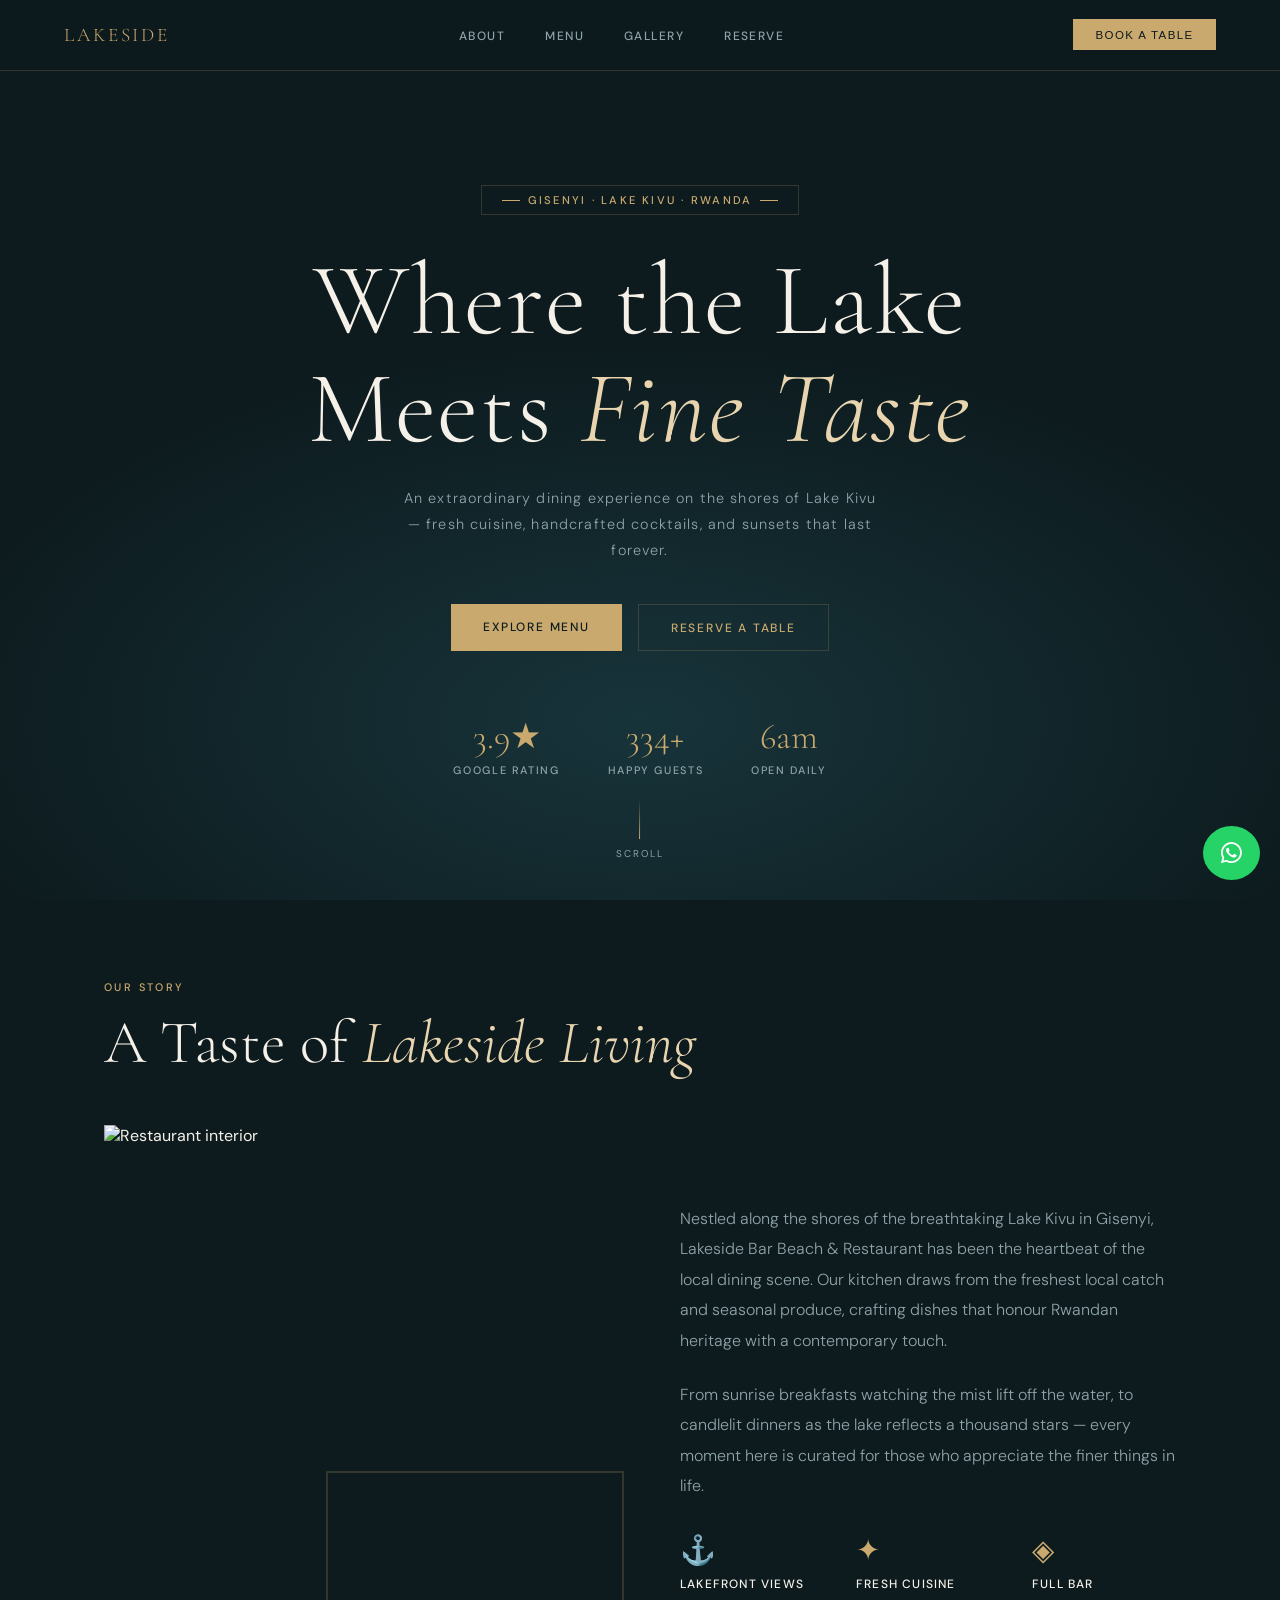
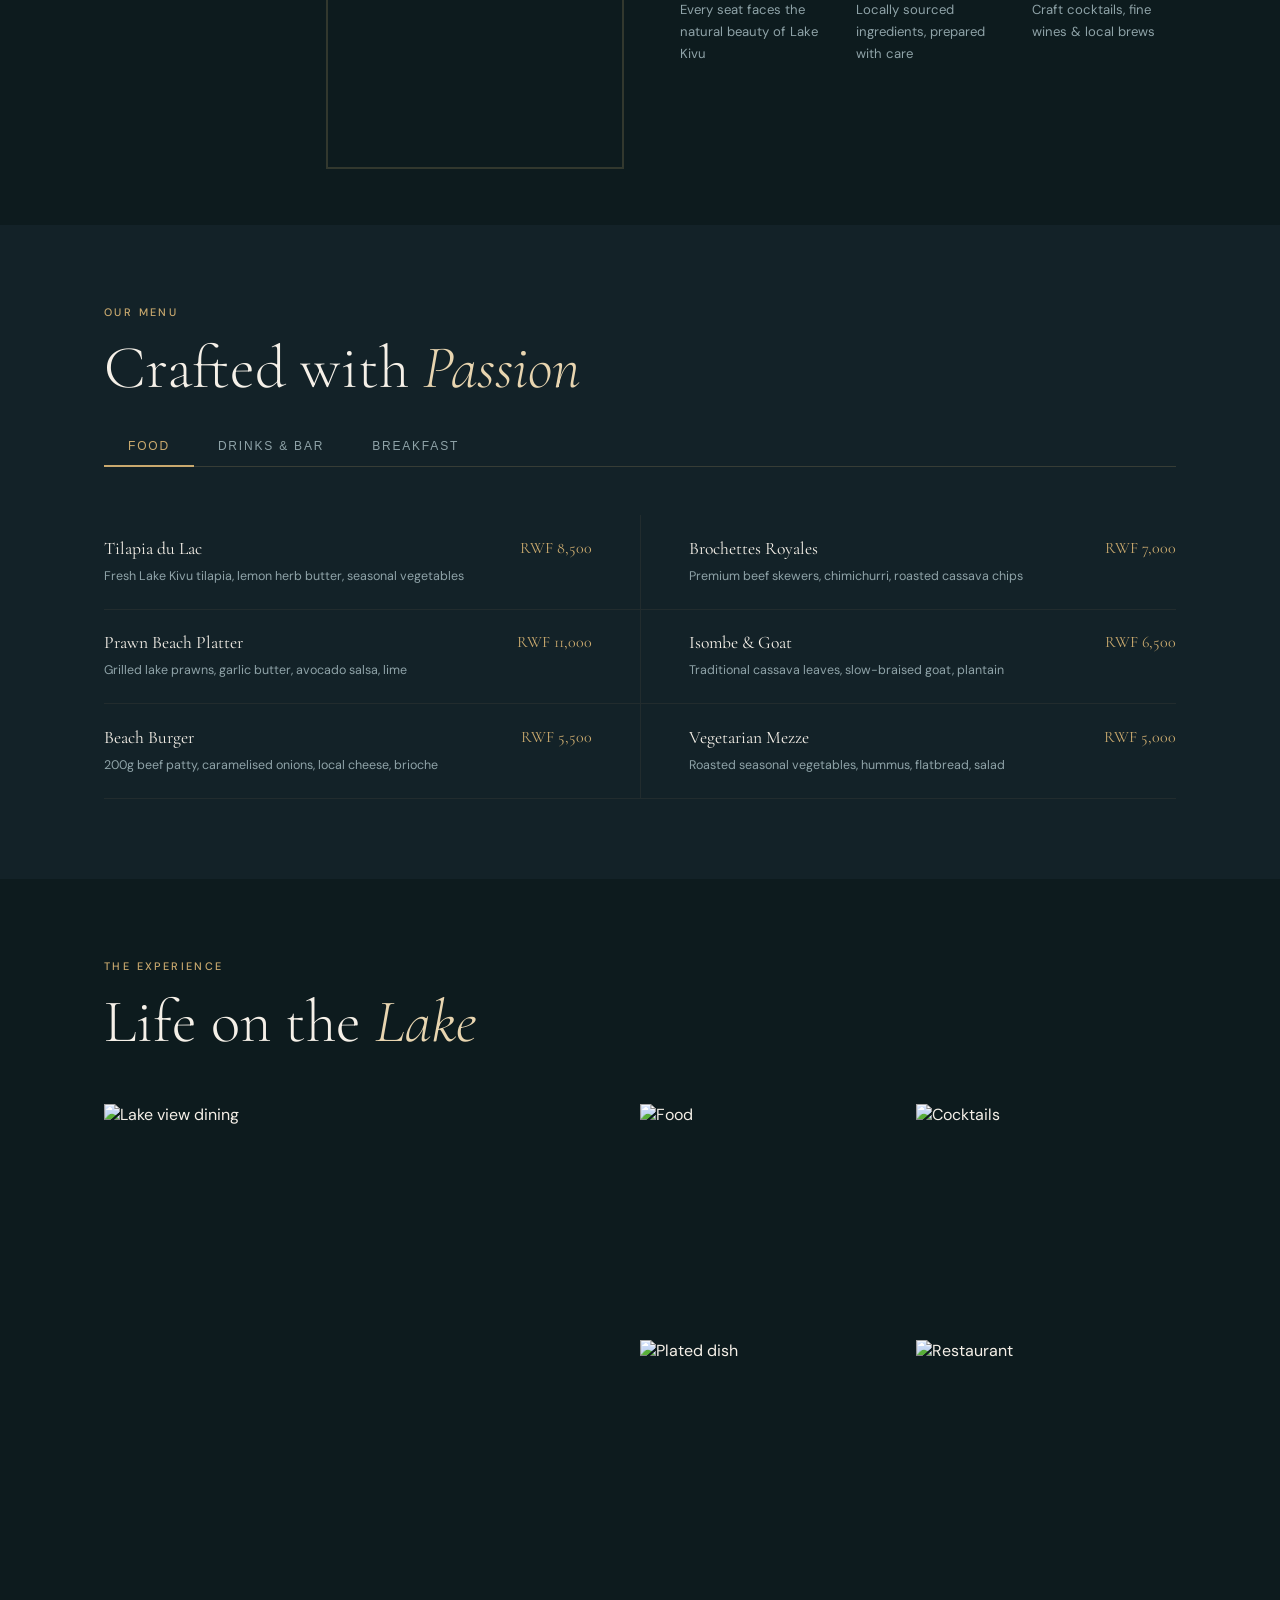
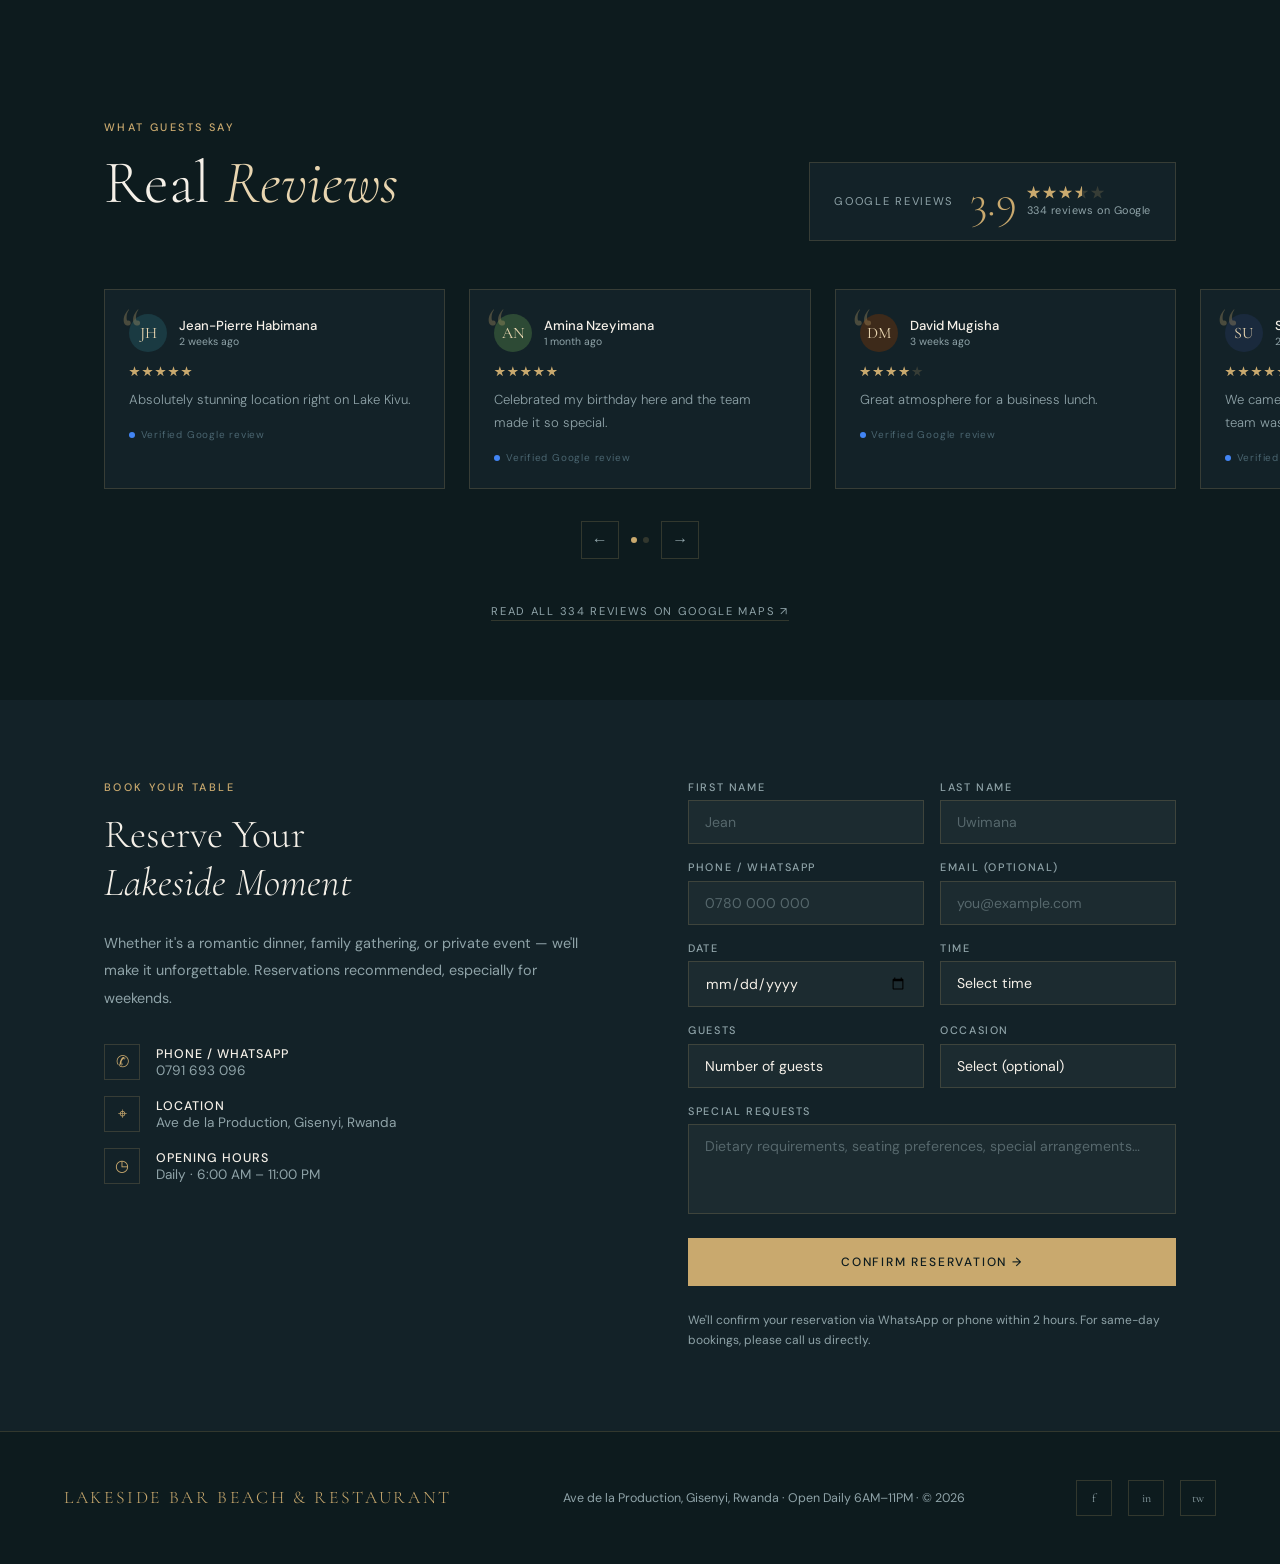
==== index.html @ 4886431b "Initial deploy" ====
﻿<!DOCTYPE html>
<html lang="en">
<head>
<meta charset="UTF-8" />
<meta name="viewport" content="width=device-width, initial-scale=1.0"/>
<title>Lakeside Bar Beach & Restaurant</title>
<link href="https://fonts.googleapis.com/css2?family=Cormorant+Garamond:ital,wght@0,300;0,400;0,600;1,300;1,400&family=DM+Sans:wght@300;400;500&family=Bebas+Neue&display=swap" rel="stylesheet"/>
<link rel="stylesheet" href="https://cdnjs.cloudflare.com/ajax/libs/font-awesome/6.4.0/css/all.min.css"/>
<link rel="stylesheet" href="css/style.css"/>
</head>
<body>
<!-- NAV -->
<nav>
  <div class="nav-logo">Lakeside</div>
  <ul class="nav-links">
    <li><a href="#about">About</a></li>
    <li><a href="#menu">Menu</a></li>
    <li><a href="#gallery">Gallery</a></li>
    <li><a href="#reserve">Reserve</a></li>
  </ul>
  <button class="nav-cta" onclick="document.getElementById('reserve').scrollIntoView({behavior:'smooth'})">Book a Table</button>
</nav>

<!-- HERO -->
<div class="hero" id="home">
  <div class="hero-bg"></div>
  <div class="hero-badge">Gisenyi · Lake Kivu · Rwanda</div>
  <h1 class="hero-title">Where the Lake<br>Meets <em>Fine Taste</em></h1>
  <p class="hero-sub">An extraordinary dining experience on the shores of Lake Kivu — fresh cuisine, handcrafted cocktails, and sunsets that last forever.</p>
  <div class="hero-actions">
    <a href="#menu" class="btn-primary">Explore Menu</a>
    <a href="#reserve" class="btn-outline">Reserve a Table</a>
  </div>
  <div class="hero-stats">
    <div class="stat">
      <span class="stat-num">3.9★</span>
      <span class="stat-label">Google Rating</span>
    </div>
    <div class="stat">
      <span class="stat-num">334+</span>
      <span class="stat-label">Happy Guests</span>
    </div>
    <div class="stat">
      <span class="stat-num">6am</span>
      <span class="stat-label">Open Daily</span>
    </div>
  </div>
  <div class="scroll-hint">
    <div class="scroll-line"></div>
    <span class="scroll-text">Scroll</span>
  </div>
</div>

<!-- ABOUT -->
<section id="about">
  <div class="reveal">
    <div class="section-label">Our Story</div>
    <h2 class="section-title">A Taste of <em>Lakeside Living</em></h2>
  </div>
  <div class="about-grid reveal">
    <div class="about-img-wrap">
      <img class="about-img" src="https://images.unsplash.com/photo-1414235077428-338989a2e8c0?w=800&q=80" alt="Restaurant interior" />
      <div class="about-img-accent"></div>
    </div>
    <div>
      <p class="about-body">
        Nestled along the shores of the breathtaking Lake Kivu in Gisenyi, Lakeside Bar Beach & Restaurant has been the heartbeat of the local dining scene. Our kitchen draws from the freshest local catch and seasonal produce, crafting dishes that honour Rwandan heritage with a contemporary touch.
      </p>
      <p class="about-body">
        From sunrise breakfasts watching the mist lift off the water, to candlelit dinners as the lake reflects a thousand stars — every moment here is curated for those who appreciate the finer things in life.
      </p>
      <div class="features-row">
        <div class="feature">
          <span class="feature-icon">⚓</span>
          <div class="feature-title">Lakefront Views</div>
          <div class="feature-body">Every seat faces the natural beauty of Lake Kivu</div>
        </div>
        <div class="feature">
          <span class="feature-icon">✦</span>
          <div class="feature-title">Fresh Cuisine</div>
          <div class="feature-body">Locally sourced ingredients, prepared with care</div>
        </div>
        <div class="feature">
          <span class="feature-icon">◈</span>
          <div class="feature-title">Full Bar</div>
          <div class="feature-body">Craft cocktails, fine wines & local brews</div>
        </div>
      </div>
    </div>
  </div>
</section>

<!-- MENU -->
<div class="menu-section" id="menu">
  <div class="menu-inner">
    <div class="reveal">
      <div class="section-label">Our Menu</div>
      <h2 class="section-title">Crafted with <em>Passion</em></h2>
    </div>
    <div class="menu-tabs reveal">
      <button class="menu-tab active" onclick="switchTab('food', this)">Food</button>
      <button class="menu-tab" onclick="switchTab('drinks', this)">Drinks & Bar</button>
      <button class="menu-tab" onclick="switchTab('breakfast', this)">Breakfast</button>
    </div>

    <div id="tab-food" class="menu-panel active menu-grid reveal">
      <div class="menu-item">
        <div><span class="menu-name">Tilapia du Lac</span><span class="menu-desc">Fresh Lake Kivu tilapia, lemon herb butter, seasonal vegetables</span></div>
        <span class="menu-price">RWF 8,500</span>
      </div>
      <div class="menu-item">
        <div><span class="menu-name">Brochettes Royales</span><span class="menu-desc">Premium beef skewers, chimichurri, roasted cassava chips</span></div>
        <span class="menu-price">RWF 7,000</span>
      </div>
      <div class="menu-item">
        <div><span class="menu-name">Prawn Beach Platter</span><span class="menu-desc">Grilled lake prawns, garlic butter, avocado salsa, lime</span></div>
        <span class="menu-price">RWF 11,000</span>
      </div>
      <div class="menu-item">
        <div><span class="menu-name">Isombe & Goat</span><span class="menu-desc">Traditional cassava leaves, slow-braised goat, plantain</span></div>
        <span class="menu-price">RWF 6,500</span>
      </div>
      <div class="menu-item">
        <div><span class="menu-name">Beach Burger</span><span class="menu-desc">200g beef patty, caramelised onions, local cheese, brioche</span></div>
        <span class="menu-price">RWF 5,500</span>
      </div>
      <div class="menu-item">
        <div><span class="menu-name">Vegetarian Mezze</span><span class="menu-desc">Roasted seasonal vegetables, hummus, flatbread, salad</span></div>
        <span class="menu-price">RWF 5,000</span>
      </div>
    </div>

    <div id="tab-drinks" class="menu-panel menu-grid reveal">
      <div class="menu-item">
        <div><span class="menu-name">Lake Kivu Sunset</span><span class="menu-desc">Passion fruit, rum, ginger beer, fresh mint, chilli rim</span></div>
        <span class="menu-price">RWF 4,500</span>
      </div>
      <div class="menu-item">
        <div><span class="menu-name">Amarula Lakeside</span><span class="menu-desc">Amarula, espresso, cream, dark chocolate shavings</span></div>
        <span class="menu-price">RWF 4,000</span>
      </div>
      <div class="menu-item">
        <div><span class="menu-name">Primus Draught</span><span class="menu-desc">Rwanda's finest lager, ice cold, served in a frosted glass</span></div>
        <span class="menu-price">RWF 1,500</span>
      </div>
      <div class="menu-item">
        <div><span class="menu-name">House Red / White</span><span class="menu-desc">Curated South African & French selection, glass pour</span></div>
        <span class="menu-price">RWF 3,500</span>
      </div>
      <div class="menu-item">
        <div><span class="menu-name">Fresh Mango Crush</span><span class="menu-desc">Blended mango, lime, honey, sparkling water, mint</span></div>
        <span class="menu-price">RWF 2,500</span>
      </div>
      <div class="menu-item">
        <div><span class="menu-name">Rwandan Coffee</span><span class="menu-desc">Single origin, specialty roast — flat white, latte or filter</span></div>
        <span class="menu-price">RWF 2,000</span>
      </div>
    </div>

    <div id="tab-breakfast" class="menu-panel menu-grid reveal">
      <div class="menu-item">
        <div><span class="menu-name">Full Beach Breakfast</span><span class="menu-desc">Eggs your way, bacon, toast, fruit, fresh juice, coffee</span></div>
        <span class="menu-price">RWF 7,500</span>
      </div>
      <div class="menu-item">
        <div><span class="menu-name">Avocado Toast</span><span class="menu-desc">Sourdough, smashed avocado, poached egg, chilli flakes</span></div>
        <span class="menu-price">RWF 4,500</span>
      </div>
      <div class="menu-item">
        <div><span class="menu-name">Tropical Fruit Bowl</span><span class="menu-desc">Seasonal Rwandan fruits, yoghurt, granola, honey drizzle</span></div>
        <span class="menu-price">RWF 3,500</span>
      </div>
      <div class="menu-item">
        <div><span class="menu-name">Omelette du Lac</span><span class="menu-desc">Three-egg omelette, smoked tilapia, herbs, grilled tomato</span></div>
        <span class="menu-price">RWF 5,000</span>
      </div>
    </div>
  </div>
</div>

<!-- GALLERY -->
<section id="gallery">
  <div class="reveal">
    <div class="section-label">The Experience</div>
    <h2 class="section-title">Life on the <em>Lake</em></h2>
  </div>
  <div class="gallery-grid reveal">
    <div class="gallery-item">
      <img src="https://images.unsplash.com/photo-1551632436-cbf8dd35adfa?w=800&q=80" alt="Lake view dining"/>
    </div>
    <div class="gallery-item">
      <img src="https://images.unsplash.com/photo-1504674900247-0877df9cc836?w=600&q=80" alt="Food"/>
    </div>
    <div class="gallery-item">
      <img src="https://images.unsplash.com/photo-1470337458703-46ad1756a187?w=600&q=80" alt="Cocktails"/>
    </div>
    <div class="gallery-item">
      <img src="https://images.unsplash.com/photo-1600891964092-4316c288032e?w=600&q=80" alt="Plated dish"/>
    </div>
    <div class="gallery-item">
      <img src="https://images.unsplash.com/photo-1414235077428-338989a2e8c0?w=600&q=80" alt="Restaurant"/>
    </div>
  </div>
</section>

<!-- GOOGLE REVIEWS -->
<div class="reviews-section">
  <div class="reviews-inner">
    <div class="reviews-header reveal">
      <div>
        <div class="section-label">What Guests Say</div>
        <h2 class="section-title">Real <em>Reviews</em></h2>
      </div>
      <div class="reviews-google-badge">
        <div class="reviews-google-logo">Google Reviews</div>
        <div class="reviews-overall">
          <span class="reviews-big-score">3.9</span>
          <div class="reviews-stars-row">
            <div class="stars-icons">
              <div class="star"></div>
              <div class="star"></div>
              <div class="star"></div>
              <div class="star half"></div>
              <div class="star empty"></div>
            </div>
            <span class="reviews-count-label">334 reviews on Google</span>
          </div>
        </div>
      </div>
    </div>

    <div class="reviews-track-wrap reveal">
      <div class="reviews-track" id="reviewsTrack">
        <!-- Cards injected by JS -->
      </div>
    </div>

    <div class="reviews-nav">
      <button class="reviews-nav-btn" id="revPrev" onclick="slideReviews(-1)">&#8592;</button>
      <div class="reviews-dots" id="reviewsDots"></div>
      <button class="reviews-nav-btn" id="revNext" onclick="slideReviews(1)">&#8594;</button>
    </div>

    <div class="reviews-cta">
      <a href="https://www.google.com/maps/place/Lakeside+Bar+Beach+%26+Restaurant" target="_blank" rel="noopener">
        Read all 334 reviews on Google Maps ↗
      </a>
    </div>
  </div>
</div>

<!-- RESERVATION -->
<div class="reservation-section" id="reserve">
  <div class="reservation-inner">
    <div class="reveal">
      <div class="section-label">Book Your Table</div>
      <h2 class="res-info-title">Reserve Your<br><em>Lakeside Moment</em></h2>
      <p class="res-info-body">Whether it's a romantic dinner, family gathering, or private event — we'll make it unforgettable. Reservations recommended, especially for weekends.</p>
      <div class="contact-rows">
        <div class="contact-row">
          <div class="contact-icon">✆</div>
          <div class="contact-text">
            <strong>Phone / WhatsApp</strong>
            0791 693 096
          </div>
        </div>
        <div class="contact-row">
          <div class="contact-icon">⌖</div>
          <div class="contact-text">
            <strong>Location</strong>
            Ave de la Production, Gisenyi, Rwanda
          </div>
        </div>
        <div class="contact-row">
          <div class="contact-icon">◷</div>
          <div class="contact-text">
            <strong>Opening Hours</strong>
            Daily · 6:00 AM – 11:00 PM
          </div>
        </div>
      </div>
    </div>
    <div class="reveal">
      <form class="res-form" id="resForm" onsubmit="handleReserve(event)">
        <div class="form-row">
          <div class="form-group">
            <label class="form-label">First Name</label>
            <input type="text" placeholder="Jean" required/>
          </div>
          <div class="form-group">
            <label class="form-label">Last Name</label>
            <input type="text" placeholder="Uwimana" required/>
          </div>
        </div>
        <div class="form-row">
          <div class="form-group">
            <label class="form-label">Phone / WhatsApp</label>
            <input type="tel" placeholder="0780 000 000" required/>
          </div>
          <div class="form-group">
            <label class="form-label">Email (optional)</label>
            <input type="email" placeholder="you@example.com"/>
          </div>
        </div>
        <div class="form-row">
          <div class="form-group">
            <label class="form-label">Date</label>
            <input type="date" required/>
          </div>
          <div class="form-group">
            <label class="form-label">Time</label>
            <select required>
              <option value="">Select time</option>
              <option>07:00 AM – Breakfast</option>
              <option>12:00 PM – Lunch</option>
              <option>04:00 PM – Afternoon</option>
              <option>07:00 PM – Dinner</option>
            </select>
          </div>
        </div>
        <div class="form-row">
          <div class="form-group">
            <label class="form-label">Guests</label>
            <select required>
              <option value="">Number of guests</option>
              <option>1 guest</option>
              <option>2 guests</option>
              <option>3–4 guests</option>
              <option>5–6 guests</option>
              <option>7–10 guests</option>
              <option>10+ guests (event)</option>
            </select>
          </div>
          <div class="form-group">
            <label class="form-label">Occasion</label>
            <select>
              <option value="">Select (optional)</option>
              <option>Birthday</option>
              <option>Anniversary</option>
              <option>Business Lunch</option>
              <option>Private Event</option>
              <option>Just dining</option>
            </select>
          </div>
        </div>
        <div class="form-group full">
          <label class="form-label">Special Requests</label>
          <textarea placeholder="Dietary requirements, seating preferences, special arrangements…"></textarea>
        </div>
        <button type="submit" class="form-submit">Confirm Reservation →</button>
        <p class="form-note">We'll confirm your reservation via WhatsApp or phone within 2 hours. For same-day bookings, please call us directly.</p>
        <div class="success-msg" id="successMsg">
          ✓ Your reservation request has been received! We'll confirm via WhatsApp shortly. We look forward to welcoming you to Lakeside.
        </div>
      </form>
    </div>
  </div>
</div>

<!-- FOOTER -->
<footer>
  <div class="footer-logo">Lakeside Bar Beach & Restaurant</div>
  <div class="footer-text">Ave de la Production, Gisenyi, Rwanda · Open Daily 6AM–11PM · © 2026</div>
  <div class="footer-social">
    <a href="#" class="social-btn">f</a>
    <a href="#" class="social-btn">in</a>
    <a href="#" class="social-btn">tw</a>
  </div>
</footer>
<a href="https://wa.me/250788202475" class="wa-float" aria-label="Chat on WhatsApp">
  <i class="fab fa-whatsapp"></i>
</a>

<script src="https://cdn.jsdelivr.net/npm/@supabase/supabase-js@2"></script>
<script src="https://cdn.jsdelivr.net/npm/@emailjs/browser@4/dist/email.min.js"></script>
<script src="js/config.js"></script>
<script src="js/supabase-client.js"></script>
<script>
  if (window.LAKESIDE_CONFIG?.emailjs?.publicKey && typeof emailjs !== 'undefined') {
    emailjs.init(window.LAKESIDE_CONFIG.emailjs.publicKey);
  }
</script>
<script src="js/landing.js"></script>
<script src="js/reviews.js"></script>
<script src="js/booking.js"></script>
</body>
</html>
---- css/style.css ----
*, *::before, *::after { box-sizing: border-box; margin: 0; padding: 0; }

  :root {
    --gold: #C9A96E;
    --gold-light: #E8D5B0;
    --deep: #0D1B1E;
    --water: #1A3A42;
    --surface: #132228;
    --mist: rgba(201,169,110,0.12);
    --text: #F5F0E8;
    --text-muted: #8FA3A8;
    --text-dim: #4A6570;
    --border: rgba(201,169,110,0.2);
  }

  html { scroll-behavior: smooth; }

  body {
    font-family: 'DM Sans', sans-serif;
    background: var(--deep);
    color: var(--text);
    overflow-x: hidden;
  }

  /* NAV */
  nav {
    position: fixed; top: 0; left: 0; right: 0; z-index: 100;
    display: flex; align-items: center; justify-content: space-between;
    padding: 1.2rem 4rem;
    background: rgba(13,27,30,0.85);
    backdrop-filter: blur(12px);
    border-bottom: 1px solid var(--border);
  }
  .nav-logo {
    font-family: 'Cormorant Garamond', serif;
    font-size: 1.2rem;
    font-weight: 300;
    letter-spacing: 0.15em;
    color: var(--gold);
    text-transform: uppercase;
  }
  .nav-links { display: flex; gap: 2.5rem; list-style: none; }
  .nav-links a {
    font-size: 0.75rem;
    font-weight: 500;
    letter-spacing: 0.12em;
    text-transform: uppercase;
    color: var(--text-muted);
    text-decoration: none;
    transition: color 0.3s;
  }
  .nav-links a:hover { color: var(--gold); }
  .nav-cta {
    font-size: 0.72rem;
    font-weight: 500;
    letter-spacing: 0.12em;
    text-transform: uppercase;
    color: var(--deep);
    background: var(--gold);
    border: none;
    padding: 0.6rem 1.4rem;
    cursor: pointer;
    transition: opacity 0.3s;
  }
  .nav-cta:hover { opacity: 0.85; }

  /* HERO */
  .hero {
    min-height: 100vh;
    display: flex; flex-direction: column; align-items: center; justify-content: center;
    position: relative;
    overflow: hidden;
    text-align: center;
    padding: 8rem 2rem 4rem;
  }
  .hero-bg {
    position: absolute; inset: 0;
    background: 
      radial-gradient(ellipse 80% 60% at 50% 80%, rgba(26,58,66,0.8) 0%, transparent 70%),
      linear-gradient(180deg, rgba(13,27,30,0.3) 0%, rgba(13,27,30,0.7) 100%),
      url('https://images.unsplash.com/photo-1507525428034-b723cf961d3e?w=1600&q=80') center/cover no-repeat;
  }
  .hero-badge {
    position: relative;
    display: inline-flex; align-items: center; gap: 0.5rem;
    font-size: 0.7rem; font-weight: 500;
    letter-spacing: 0.2em; text-transform: uppercase;
    color: var(--gold);
    border: 1px solid var(--border);
    padding: 0.45rem 1.2rem;
    margin-bottom: 2rem;
    animation: fadeUp 0.8s ease both;
  }
  .hero-badge::before {
    content: ''; width: 18px; height: 1px; background: var(--gold);
  }
  .hero-badge::after {
    content: ''; width: 18px; height: 1px; background: var(--gold);
  }
  .hero-title {
    position: relative;
    font-family: 'Cormorant Garamond', serif;
    font-size: clamp(3.5rem, 8vw, 7rem);
    font-weight: 300;
    line-height: 1.05;
    letter-spacing: 0.02em;
    color: var(--text);
    animation: fadeUp 0.8s 0.15s ease both;
  }
  .hero-title em {
    font-style: italic;
    color: var(--gold-light);
  }
  .hero-sub {
    position: relative;
    font-size: 0.9rem;
    font-weight: 300;
    color: var(--text-muted);
    letter-spacing: 0.08em;
    margin-top: 1.5rem;
    max-width: 480px;
    line-height: 1.8;
    animation: fadeUp 0.8s 0.3s ease both;
  }
  .hero-actions {
    position: relative;
    display: flex; gap: 1rem; margin-top: 2.5rem;
    animation: fadeUp 0.8s 0.45s ease both;
  }
  .btn-primary {
    font-family: 'DM Sans', sans-serif;
    font-size: 0.75rem; font-weight: 500;
    letter-spacing: 0.15em; text-transform: uppercase;
    color: var(--deep);
    background: var(--gold);
    border: none; padding: 0.9rem 2rem;
    cursor: pointer; text-decoration: none;
    display: inline-block; transition: opacity 0.3s;
  }
  .btn-primary:hover { opacity: 0.85; }
  .btn-outline {
    font-family: 'DM Sans', sans-serif;
    font-size: 0.75rem; font-weight: 500;
    letter-spacing: 0.15em; text-transform: uppercase;
    color: var(--gold);
    background: transparent;
    border: 1px solid var(--border); padding: 0.9rem 2rem;
    cursor: pointer; text-decoration: none;
    display: inline-block; transition: all 0.3s;
  }
  .btn-outline:hover { background: var(--mist); }
  .hero-stats {
    position: relative;
    display: flex; gap: 3rem; margin-top: 4rem;
    animation: fadeUp 0.8s 0.6s ease both;
  }
  .stat { text-align: center; }
  .stat-num {
    font-family: 'Cormorant Garamond', serif;
    font-size: 2.2rem; font-weight: 300;
    color: var(--gold); display: block;
  }
  .stat-label {
    font-size: 0.68rem; font-weight: 500;
    letter-spacing: 0.15em; text-transform: uppercase;
    color: var(--text-muted); margin-top: 0.3rem;
  }
  .scroll-hint {
    position: absolute; bottom: 2.5rem; left: 50%; transform: translateX(-50%);
    display: flex; flex-direction: column; align-items: center; gap: 0.5rem;
    animation: pulse 2s infinite;
  }
  .scroll-line {
    width: 1px; height: 40px;
    background: linear-gradient(to bottom, transparent, var(--gold));
  }
  .scroll-text {
    font-size: 0.62rem; letter-spacing: 0.2em; text-transform: uppercase;
    color: var(--text-muted);
  }

  /* DIVIDER */
  .divider {
    display: flex; align-items: center; gap: 1.5rem;
    margin: 0 auto; max-width: 300px; padding: 3rem 0;
  }
  .divider-line { flex: 1; height: 1px; background: var(--border); }
  .divider-icon {
    font-family: 'Cormorant Garamond', serif;
    font-size: 1.4rem; color: var(--gold); font-weight: 300;
  }

  /* SECTION LAYOUT */
  section { padding: 5rem 4rem; max-width: 1200px; margin: 0 auto; }
  .section-label {
    font-size: 0.68rem; font-weight: 500;
    letter-spacing: 0.22em; text-transform: uppercase;
    color: var(--gold); margin-bottom: 1rem;
  }
  .section-title {
    font-family: 'Cormorant Garamond', serif;
    font-size: clamp(2.2rem, 5vw, 3.8rem);
    font-weight: 300; line-height: 1.1;
    color: var(--text); margin-bottom: 1.5rem;
  }
  .section-title em { font-style: italic; color: var(--gold-light); }

  /* ABOUT */
  .about-grid {
    display: grid; grid-template-columns: 1fr 1fr; gap: 5rem;
    align-items: center; margin-top: 3rem;
  }
  .about-img-wrap { position: relative; }
  .about-img {
    width: 100%; aspect-ratio: 4/5; object-fit: cover;
    display: block;
  }
  .about-img-accent {
    position: absolute; bottom: -1.5rem; right: -1.5rem;
    width: 60%; aspect-ratio: 1;
    border: 2px solid var(--border);
    z-index: -1;
  }
  .about-body {
    font-size: 1rem; font-weight: 300;
    color: var(--text-muted); line-height: 1.9;
    margin-bottom: 1.5rem;
  }
  .features-row {
    display: flex; gap: 2rem; margin-top: 2rem;
  }
  .feature { flex: 1; }
  .feature-icon {
    font-family: 'Cormorant Garamond', serif;
    font-size: 1.8rem; color: var(--gold);
    margin-bottom: 0.5rem; display: block;
  }
  .feature-title {
    font-size: 0.75rem; font-weight: 500;
    letter-spacing: 0.1em; text-transform: uppercase;
    color: var(--text); margin-bottom: 0.4rem;
  }
  .feature-body {
    font-size: 0.82rem; color: var(--text-muted); line-height: 1.7;
  }

  /* MENU */
  .menu-section { background: var(--surface); padding: 5rem 0; }
  .menu-inner { max-width: 1200px; margin: 0 auto; padding: 0 4rem; }
  .menu-tabs {
    display: flex; gap: 0; border-bottom: 1px solid var(--border);
    margin-bottom: 3rem;
  }
  .menu-tab {
    font-size: 0.75rem; font-weight: 500;
    letter-spacing: 0.15em; text-transform: uppercase;
    color: var(--text-muted);
    background: none; border: none; border-bottom: 2px solid transparent;
    padding: 0.8rem 1.5rem; cursor: pointer;
    margin-bottom: -1px; transition: all 0.3s;
  }
  .menu-tab.active { color: var(--gold); border-bottom-color: var(--gold); }
  .menu-tab:hover:not(.active) { color: var(--text); }
  .menu-grid { display: grid; grid-template-columns: 1fr 1fr; gap: 0; }
  .menu-item {
    padding: 1.4rem 0;
    border-bottom: 1px solid rgba(201,169,110,0.08);
    display: flex; justify-content: space-between; align-items: start;
    gap: 1rem;
  }
  .menu-item:nth-child(odd) { padding-right: 3rem; }
  .menu-item:nth-child(even) { padding-left: 3rem; border-left: 1px solid rgba(201,169,110,0.08); }
  .menu-name {
    font-family: 'Cormorant Garamond', serif;
    font-size: 1.1rem; font-weight: 400;
    color: var(--text); display: block; margin-bottom: 0.3rem;
  }
  .menu-desc {
    font-size: 0.78rem; color: var(--text-muted); line-height: 1.6;
  }
  .menu-price {
    font-family: 'Cormorant Garamond', serif;
    font-size: 1rem; color: var(--gold);
    white-space: nowrap; font-weight: 400;
  }
  .menu-panel { display: none; }
  .menu-panel.active { display: grid; }

  /* GALLERY */
  .gallery-grid {
    display: grid;
    grid-template-columns: 2fr 1fr 1fr;
    grid-template-rows: 220px 220px;
    gap: 1rem; margin-top: 3rem;
  }
  .gallery-item { overflow: hidden; }
  .gallery-item:first-child { grid-row: span 2; }
  .gallery-item img { width: 100%; height: 100%; object-fit: cover; display: block; transition: transform 0.6s; }
  .gallery-item:hover img { transform: scale(1.04); }

  /* RESERVATION */
  .reservation-section {
    background: var(--surface);
    padding: 5rem 0;
  }
  .reservation-inner {
    max-width: 1200px; margin: 0 auto; padding: 0 4rem;
    display: grid; grid-template-columns: 1fr 1fr; gap: 6rem;
    align-items: start;
  }
  .res-info-title {
    font-family: 'Cormorant Garamond', serif;
    font-size: 2.5rem; font-weight: 300;
    color: var(--text); margin-bottom: 1.5rem; line-height: 1.2;
  }
  .res-info-body {
    font-size: 0.9rem; color: var(--text-muted); line-height: 1.9;
    margin-bottom: 2rem;
  }
  .contact-rows { display: flex; flex-direction: column; gap: 1rem; }
  .contact-row { display: flex; align-items: center; gap: 1rem; }
  .contact-icon {
    width: 36px; height: 36px;
    border: 1px solid var(--border);
    display: flex; align-items: center; justify-content: center;
    font-family: 'Cormorant Garamond', serif;
    font-size: 1rem; color: var(--gold);
    flex-shrink: 0;
  }
  .contact-text { font-size: 0.85rem; color: var(--text-muted); }
  .contact-text strong { color: var(--text); font-weight: 500; display: block; font-size: 0.78rem; letter-spacing: 0.08em; text-transform: uppercase; }
  .res-form { display: flex; flex-direction: column; gap: 1rem; }
  .form-row { display: grid; grid-template-columns: 1fr 1fr; gap: 1rem; }
  .form-group { display: flex; flex-direction: column; gap: 0.4rem; }
  .form-group.full { grid-column: span 2; }
  .form-label {
    font-size: 0.68rem; font-weight: 500;
    letter-spacing: 0.15em; text-transform: uppercase;
    color: var(--text-muted);
  }
  .form-group input,
  .form-group select,
  .form-group textarea {
    background: rgba(255,255,255,0.04);
    border: 1px solid var(--border);
    color: var(--text);
    padding: 0.75rem 1rem;
    font-family: 'DM Sans', sans-serif;
    font-size: 0.88rem;
    outline: none; transition: border-color 0.3s;
    width: 100%;
  }
  .form-group select { appearance: none; }
  .form-group input:focus,
  .form-group select:focus,
  .form-group textarea:focus { border-color: var(--gold); }
  .form-group textarea { resize: none; height: 90px; }
  .form-group input::placeholder,
  .form-group textarea::placeholder { color: rgba(143,163,168,0.5); }
  .form-submit {
    background: var(--gold); color: var(--deep);
    border: none; padding: 1rem 2rem;
    font-family: 'DM Sans', sans-serif;
    font-size: 0.75rem; font-weight: 500;
    letter-spacing: 0.15em; text-transform: uppercase;
    cursor: pointer; transition: opacity 0.3s;
    margin-top: 0.5rem;
  }
  .form-submit:hover { opacity: 0.85; }
  .form-note {
    font-size: 0.75rem; color: var(--text-muted);
    line-height: 1.7; margin-top: 0.5rem;
  }
  .success-msg {
    display: none;
    background: rgba(29,158,117,0.1);
    border: 1px solid rgba(29,158,117,0.3);
    padding: 1rem 1.25rem;
    font-size: 0.88rem; color: #5DCAA5;
    line-height: 1.6; margin-top: 1rem;
  }

  /* FOOTER */
  footer {
    background: var(--deep);
    border-top: 1px solid var(--border);
    padding: 3rem 4rem;
    display: flex; justify-content: space-between; align-items: center;
    flex-wrap: wrap; gap: 1.5rem;
  }
  .footer-logo {
    font-family: 'Cormorant Garamond', serif;
    font-size: 1.1rem; font-weight: 300;
    letter-spacing: 0.15em; text-transform: uppercase;
    color: var(--gold);
  }
  .footer-text { font-size: 0.78rem; color: var(--text-muted); }
  .footer-social { display: flex; gap: 1rem; }
  .social-btn {
    width: 36px; height: 36px;
    border: 1px solid var(--border);
    display: flex; align-items: center; justify-content: center;
    color: var(--text-muted); font-size: 0.75rem;
    text-decoration: none; transition: all 0.3s;
    font-family: 'Cormorant Garamond', serif;
  }
  .social-btn:hover { border-color: var(--gold); color: var(--gold); }

  /* ANIMS */
  @keyframes fadeUp {
    from { opacity: 0; transform: translateY(24px); }
    to { opacity: 1; transform: translateY(0); }
  }
  @keyframes pulse {
    0%, 100% { opacity: 0.5; } 50% { opacity: 1; }
  }

  .reveal {
    opacity: 0; transform: translateY(30px);
    transition: opacity 0.7s ease, transform 0.7s ease;
  }
  .reveal.visible { opacity: 1; transform: translateY(0); }

  /* GOOGLE REVIEWS */
  .reviews-section {
    background: var(--deep);
    padding: 5rem 0;
    overflow: hidden;
  }
  .reviews-inner {
    max-width: 1200px; margin: 0 auto; padding: 0 4rem;
  }
  .reviews-header {
    display: flex; align-items: flex-end;
    justify-content: space-between; margin-bottom: 3rem;
  }
  .reviews-google-badge {
    display: flex; align-items: center; gap: 1rem;
    background: var(--surface);
    border: 1px solid var(--border);
    padding: 1rem 1.5rem;
  }
  .reviews-google-logo {
    font-size: 0.7rem; letter-spacing: 0.15em;
    text-transform: uppercase; color: var(--text-muted);
  }
  .reviews-overall {
    display: flex; align-items: center; gap: 0.6rem;
  }
  .reviews-big-score {
    font-family: 'Cormorant Garamond', serif;
    font-size: 2.8rem; font-weight: 300; color: var(--gold);
    line-height: 1;
  }
  .reviews-stars-row { display: flex; flex-direction: column; gap: 3px; }
  .stars-icons { display: flex; gap: 2px; }
  .star {
    width: 14px; height: 14px;
    clip-path: polygon(50% 0%,61% 35%,98% 35%,68% 57%,79% 91%,50% 70%,21% 91%,32% 57%,2% 35%,39% 35%);
    background: var(--gold);
  }
  .star.half { background: linear-gradient(90deg, var(--gold) 50%, rgba(201,169,110,0.2) 50%); }
  .star.empty { background: rgba(201,169,110,0.2); }
  .reviews-count-label {
    font-size: 0.68rem; color: var(--text-muted);
    letter-spacing: 0.05em;
  }
  .reviews-track-wrap { position: relative; }
  .reviews-track {
    display: flex; gap: 1.5rem;
    transition: transform 0.5s cubic-bezier(0.25,0.46,0.45,0.94);
  }
  .review-card {
    flex-shrink: 0;
    width: calc((100% - 3rem) / 3);
    background: var(--surface);
    border: 1px solid var(--border);
    padding: 1.5rem;
    position: relative;
  }
  .review-card::before {
    content: '\201C';
    font-family: 'Cormorant Garamond', serif;
    font-size: 4rem; line-height: 1;
    color: var(--gold); opacity: 0.3;
    position: absolute; top: 0.5rem; left: 1rem;
    pointer-events: none;
  }
  .review-header {
    display: flex; align-items: center;
    gap: 0.75rem; margin-bottom: 0.9rem;
  }
  .review-avatar {
    width: 38px; height: 38px; border-radius: 50%;
    display: flex; align-items: center; justify-content: center;
    font-family: 'Cormorant Garamond', serif;
    font-size: 1rem; font-weight: 400;
    flex-shrink: 0;
  }
  .review-meta { flex: 1; min-width: 0; }
  .review-name {
    font-size: 0.82rem; font-weight: 500;
    color: var(--text); white-space: nowrap;
    overflow: hidden; text-overflow: ellipsis;
  }
  .review-date {
    font-size: 0.65rem; color: var(--text-muted);
    margin-top: 1px;
  }
  .review-stars { display: flex; gap: 2px; margin-bottom: 0.75rem; }
  .review-star {
    width: 11px; height: 11px;
    clip-path: polygon(50% 0%,61% 35%,98% 35%,68% 57%,79% 91%,50% 70%,21% 91%,32% 57%,2% 35%,39% 35%);
    background: var(--gold);
  }
  .review-star.empty { background: rgba(201,169,110,0.2); }
  .review-text {
    font-size: 0.82rem; line-height: 1.75;
    color: var(--text-muted); font-weight: 300;
  }
  .review-verified {
    display: flex; align-items: center; gap: 0.35rem;
    margin-top: 1rem; font-size: 0.62rem;
    color: var(--text-dim); letter-spacing: 0.08em;
  }
  .verified-dot {
    width: 6px; height: 6px; border-radius: 50%;
    background: #4285F4; flex-shrink: 0;
  }
  .reviews-nav {
    display: flex; align-items: center;
    justify-content: center; gap: 0.75rem;
    margin-top: 2rem;
  }
  .reviews-nav-btn {
    width: 38px; height: 38px;
    border: 1px solid var(--border);
    background: none; color: var(--text-muted);
    cursor: pointer; font-size: 1rem;
    transition: all 0.2s;
    display: flex; align-items: center; justify-content: center;
  }
  .reviews-nav-btn:hover { border-color: var(--gold); color: var(--gold); }
  .reviews-dots { display: flex; gap: 0.4rem; }
  .reviews-dot {
    width: 6px; height: 6px; border-radius: 50%;
    background: var(--border); transition: background 0.3s;
    border: none; cursor: pointer; padding: 0;
  }
  .reviews-dot.active { background: var(--gold); }
  .reviews-cta {
    text-align: center; margin-top: 2.5rem;
  }
  .reviews-cta a {
    font-size: 0.7rem; letter-spacing: 0.15em;
    text-transform: uppercase; color: var(--text-muted);
    text-decoration: none; border-bottom: 1px solid var(--border);
    padding-bottom: 2px; transition: all 0.3s;
  }
  .reviews-cta a:hover { color: var(--gold); border-color: var(--gold); }

  .wa-float {
    position: fixed; bottom: 20px; right: 20px;
    background: #25D366; color: white;
    padding: 15px 18px; border-radius: 50%;
    text-decoration: none; font-size: 24px; z-index: 999;
    display: flex; align-items: center; justify-content: center;
  }
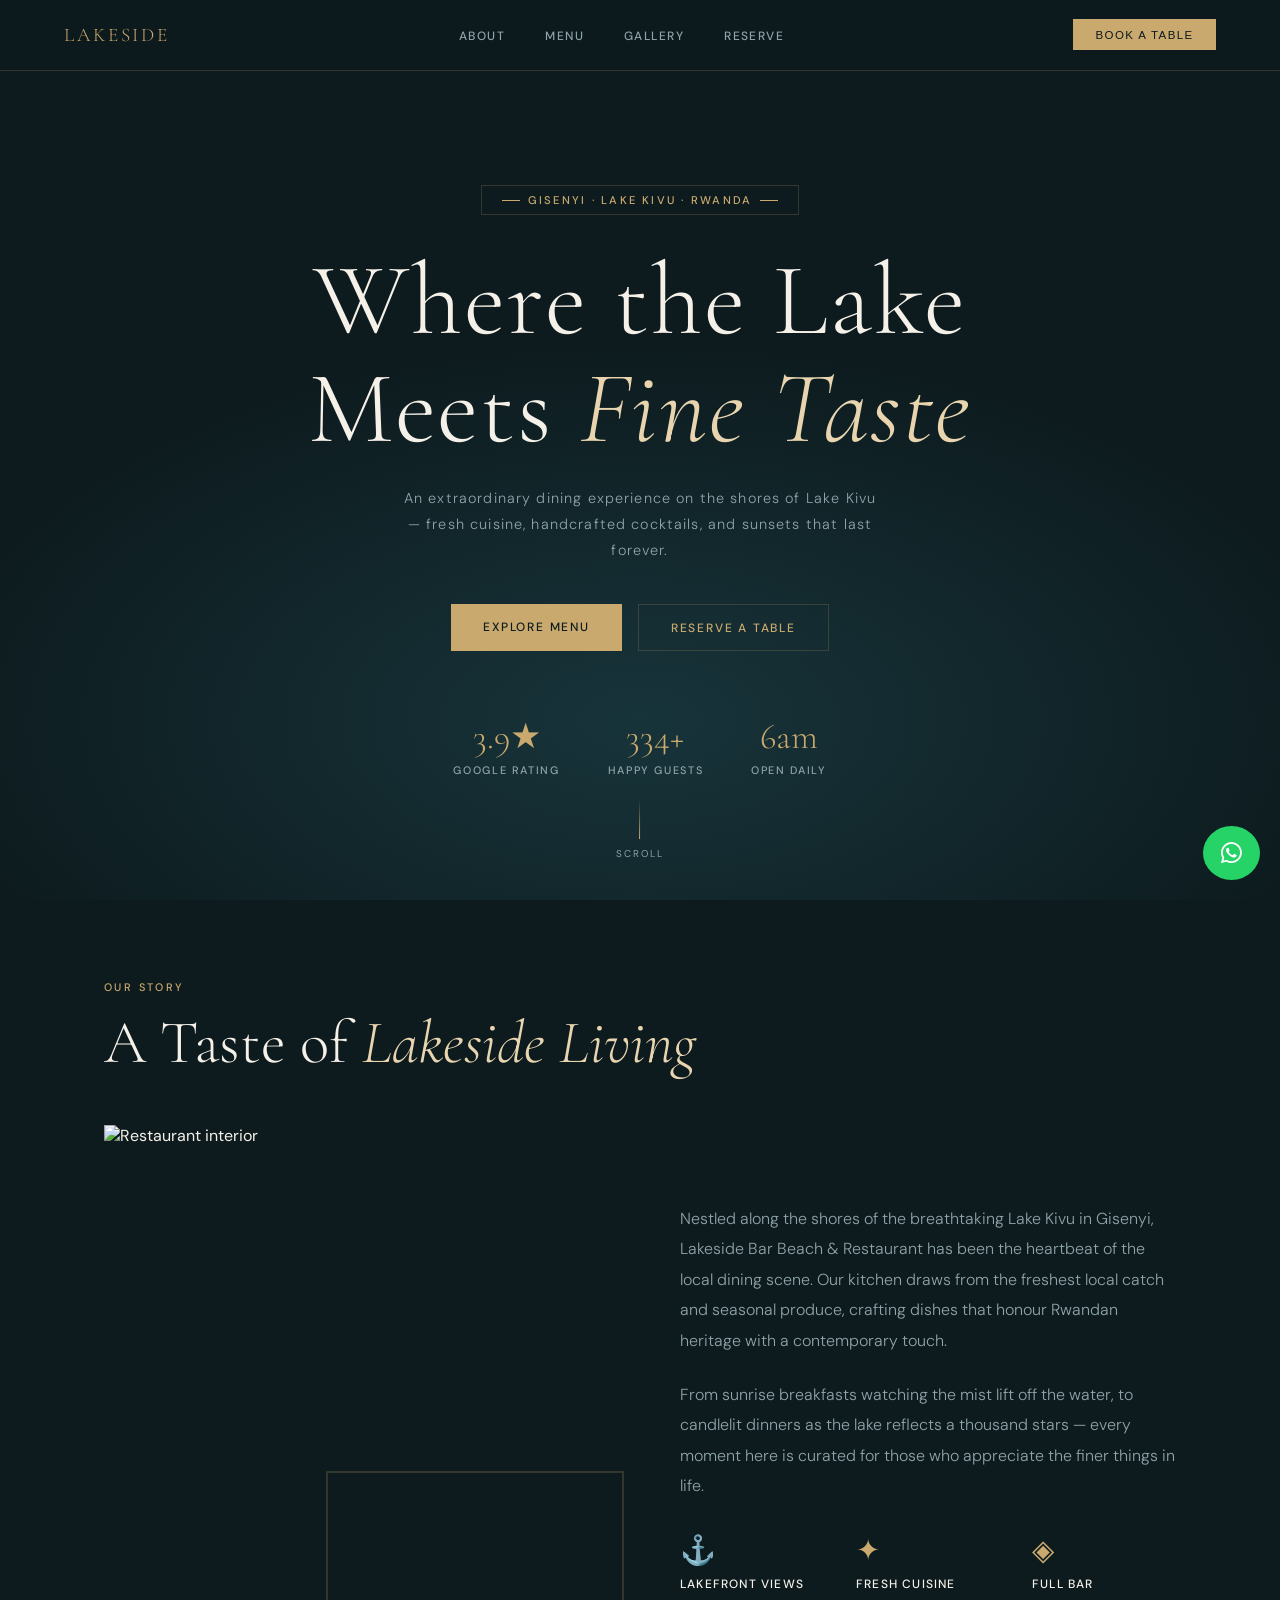
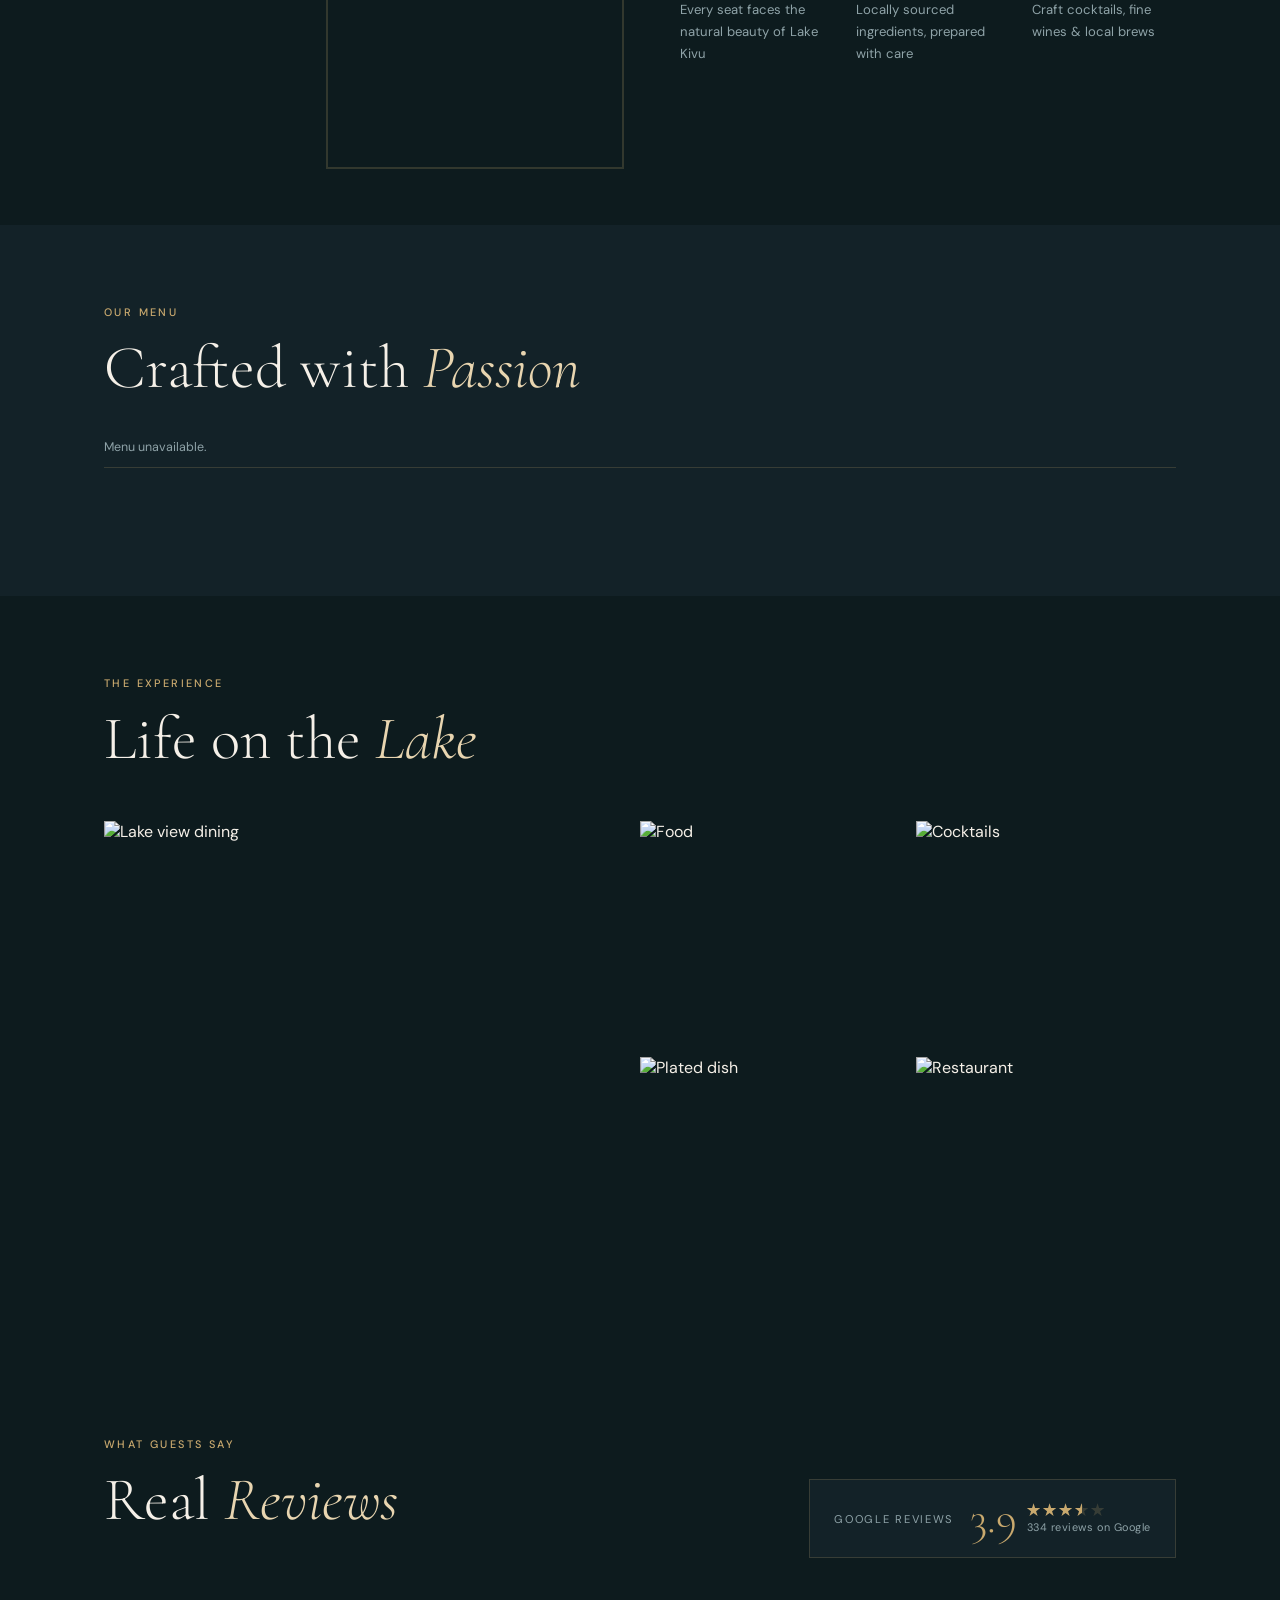
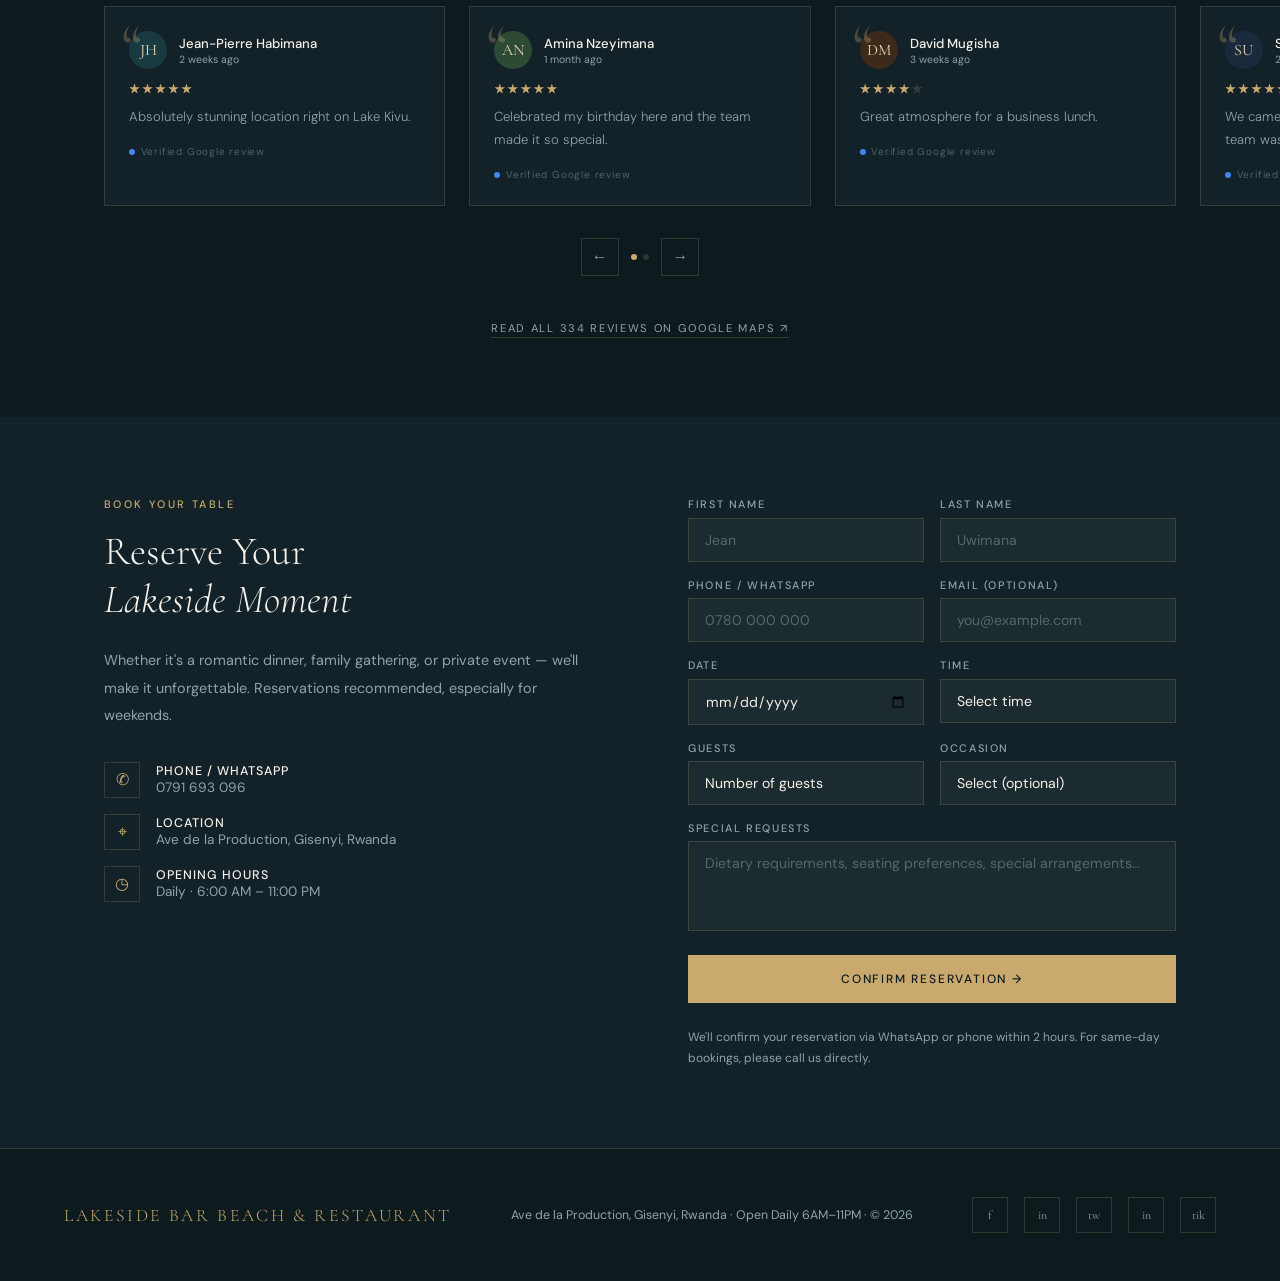
==== commit 224f29df: "Wire public menu to Supabase — no more hardcoded HTML" ====
--- a/index.html
+++ b/index.html
@@ -97,84 +97,13 @@
       <div class="section-label">Our Menu</div>
       <h2 class="section-title">Crafted with <em>Passion</em></h2>
     </div>
-    <div class="menu-tabs reveal">
-      <button class="menu-tab active" onclick="switchTab('food', this)">Food</button>
-      <button class="menu-tab" onclick="switchTab('drinks', this)">Drinks & Bar</button>
-      <button class="menu-tab" onclick="switchTab('breakfast', this)">Breakfast</button>
-    </div>
-
-    <div id="tab-food" class="menu-panel active menu-grid reveal">
-      <div class="menu-item">
-        <div><span class="menu-name">Tilapia du Lac</span><span class="menu-desc">Fresh Lake Kivu tilapia, lemon herb butter, seasonal vegetables</span></div>
-        <span class="menu-price">RWF 8,500</span>
-      </div>
-      <div class="menu-item">
-        <div><span class="menu-name">Brochettes Royales</span><span class="menu-desc">Premium beef skewers, chimichurri, roasted cassava chips</span></div>
-        <span class="menu-price">RWF 7,000</span>
-      </div>
-      <div class="menu-item">
-        <div><span class="menu-name">Prawn Beach Platter</span><span class="menu-desc">Grilled lake prawns, garlic butter, avocado salsa, lime</span></div>
-        <span class="menu-price">RWF 11,000</span>
-      </div>
-      <div class="menu-item">
-        <div><span class="menu-name">Isombe & Goat</span><span class="menu-desc">Traditional cassava leaves, slow-braised goat, plantain</span></div>
-        <span class="menu-price">RWF 6,500</span>
-      </div>
-      <div class="menu-item">
-        <div><span class="menu-name">Beach Burger</span><span class="menu-desc">200g beef patty, caramelised onions, local cheese, brioche</span></div>
-        <span class="menu-price">RWF 5,500</span>
-      </div>
-      <div class="menu-item">
-        <div><span class="menu-name">Vegetarian Mezze</span><span class="menu-desc">Roasted seasonal vegetables, hummus, flatbread, salad</span></div>
-        <span class="menu-price">RWF 5,000</span>
-      </div>
-    </div>
-
-    <div id="tab-drinks" class="menu-panel menu-grid reveal">
-      <div class="menu-item">
-        <div><span class="menu-name">Lake Kivu Sunset</span><span class="menu-desc">Passion fruit, rum, ginger beer, fresh mint, chilli rim</span></div>
-        <span class="menu-price">RWF 4,500</span>
-      </div>
-      <div class="menu-item">
-        <div><span class="menu-name">Amarula Lakeside</span><span class="menu-desc">Amarula, espresso, cream, dark chocolate shavings</span></div>
-        <span class="menu-price">RWF 4,000</span>
-      </div>
-      <div class="menu-item">
-        <div><span class="menu-name">Primus Draught</span><span class="menu-desc">Rwanda's finest lager, ice cold, served in a frosted glass</span></div>
-        <span class="menu-price">RWF 1,500</span>
-      </div>
-      <div class="menu-item">
-        <div><span class="menu-name">House Red / White</span><span class="menu-desc">Curated South African & French selection, glass pour</span></div>
-        <span class="menu-price">RWF 3,500</span>
-      </div>
-      <div class="menu-item">
-        <div><span class="menu-name">Fresh Mango Crush</span><span class="menu-desc">Blended mango, lime, honey, sparkling water, mint</span></div>
-        <span class="menu-price">RWF 2,500</span>
-      </div>
-      <div class="menu-item">
-        <div><span class="menu-name">Rwandan Coffee</span><span class="menu-desc">Single origin, specialty roast — flat white, latte or filter</span></div>
-        <span class="menu-price">RWF 2,000</span>
-      </div>
-    </div>
-
-    <div id="tab-breakfast" class="menu-panel menu-grid reveal">
-      <div class="menu-item">
-        <div><span class="menu-name">Full Beach Breakfast</span><span class="menu-desc">Eggs your way, bacon, toast, fruit, fresh juice, coffee</span></div>
-        <span class="menu-price">RWF 7,500</span>
-      </div>
-      <div class="menu-item">
-        <div><span class="menu-name">Avocado Toast</span><span class="menu-desc">Sourdough, smashed avocado, poached egg, chilli flakes</span></div>
-        <span class="menu-price">RWF 4,500</span>
-      </div>
-      <div class="menu-item">
-        <div><span class="menu-name">Tropical Fruit Bowl</span><span class="menu-desc">Seasonal Rwandan fruits, yoghurt, granola, honey drizzle</span></div>
-        <span class="menu-price">RWF 3,500</span>
-      </div>
-      <div class="menu-item">
-        <div><span class="menu-name">Omelette du Lac</span><span class="menu-desc">Three-egg omelette, smoked tilapia, herbs, grilled tomato</span></div>
-        <span class="menu-price">RWF 5,000</span>
-      </div>
-    </div>
+    <!-- Tabs — injected dynamically by landing.js -->
+    <div class="menu-tabs reveal" id="menu-tabs">
+      <div style="font-size:0.78rem;color:var(--text-muted);padding:0.8rem 0;">Loading menu…</div>
+    </div>
+
+    <!-- Panels — injected dynamically by landing.js -->
+    <div id="menu-panels"></div>
   </div>
 </div>
 
@@ -365,6 +294,8 @@
     <a href="#" class="social-btn">f</a>
     <a href="#" class="social-btn">in</a>
     <a href="#" class="social-btn">tw</a>
+    <a href="#" class="social-btn">in</a>
+    <a href="#" class="social-btn">tik</a>
   </div>
 </footer>
 <a href="https://wa.me/250788202475" class="wa-float" aria-label="Chat on WhatsApp">
@@ -373,7 +304,7 @@
 
 <script src="https://cdn.jsdelivr.net/npm/@supabase/supabase-js@2"></script>
 <script src="https://cdn.jsdelivr.net/npm/@emailjs/browser@4/dist/email.min.js"></script>
-<script src="js/config.js"></script>
+<script src="js/config-loader.js"></script>
 <script src="js/supabase-client.js"></script>
 <script>
   if (window.LAKESIDE_CONFIG?.emailjs?.publicKey && typeof emailjs !== 'undefined') {
